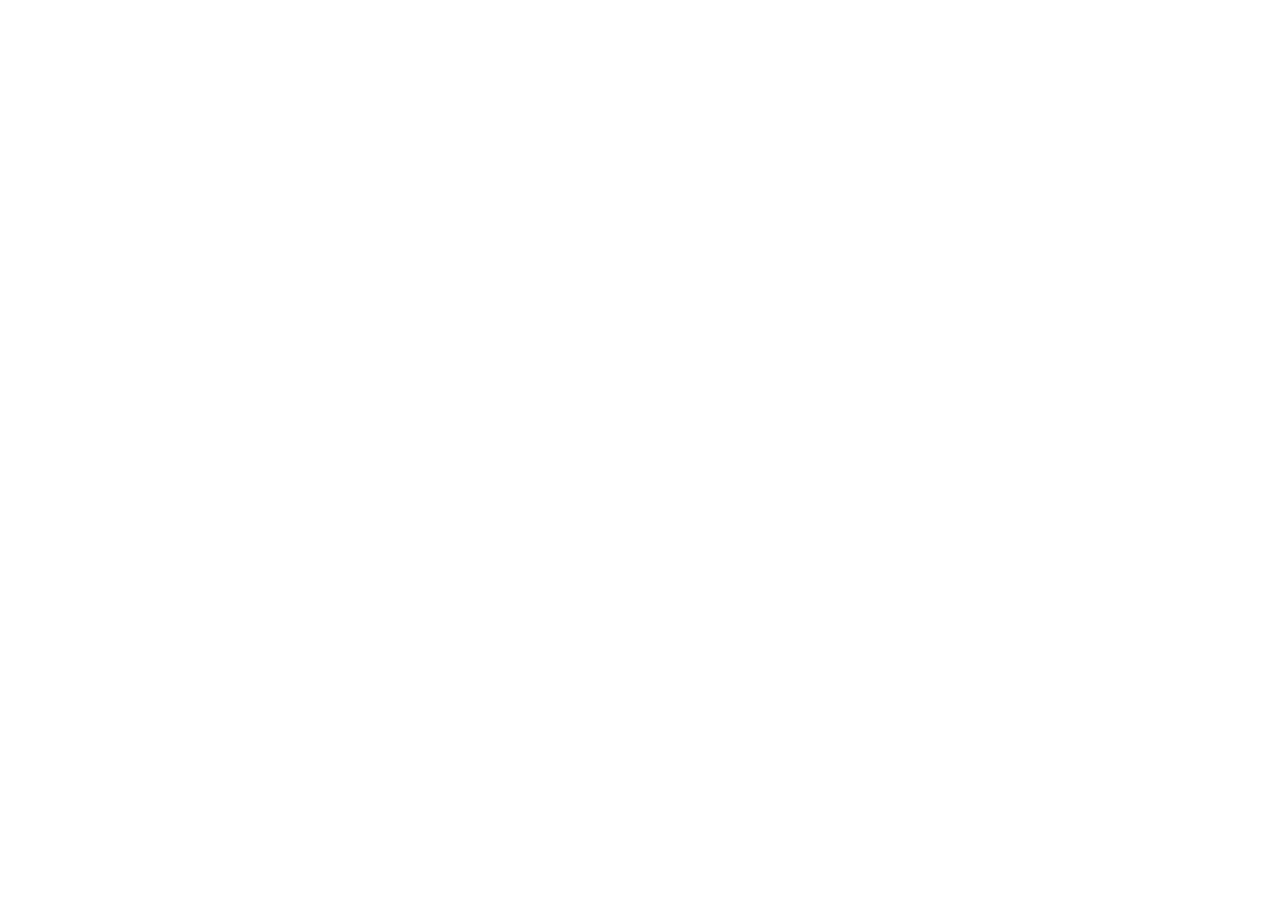
==== index.html @ dcb3e30e "Add GitHub Pages redirect to Railway production app" ====
<!doctype html>
<html lang="vi">
<head>
  <meta charset="utf-8">
  <meta name="viewport" content="width=device-width, initial-scale=1">
  <title>A2.1 – Progress Test 2 Practice Portal</title>
  <meta http-equiv="refresh" content="0; url=https://tk2-web-production.up.railway.app/">
  <style>
    body {
      margin: 0;
      min-height: 100vh;
      display: grid;
      place-items: center;
      font-family: -apple-system, BlinkMacSystemFont, 'Segoe UI', Roboto, Arial, sans-serif;
      background: linear-gradient(135deg, #e0e7ff 0%, #f8fafc 100%);
      color: #0f172a;
      padding: 20px;
    }
    .box {
      max-width: 480px;
      background: #ffffff;
      border: 1.5px solid #cbd5e1;
      border-radius: 16px;
      padding: 28px 24px;
      text-align: center;
      box-shadow: 0 10px 26px rgba(15, 23, 42, 0.08);
    }
    h1 { margin: 0 0 10px; font-size: 20px; }
    p { margin: 0 0 18px; color: #475569; font-size: 14.5px; line-height: 1.6; }
    a {
      display: inline-block;
      padding: 11px 22px;
      border-radius: 10px;
      background: #1d4ed8;
      color: #ffffff;
      text-decoration: none;
      font-weight: 700;
    }
  </style>
  <script>
    window.location.replace("https://tk2-web-production.up.railway.app/");
  </script>
</head>
<body>
  <div class="box">
    <h1>A2.1 – Progress Test 2 Practice Portal</h1>
    <p>Đang chuyển hướng tới server Rust chính thức trên Railway...</p>
    <a href="https://tk2-web-production.up.railway.app/">Mở trang web ngay</a>
  </div>
</body>
</html>
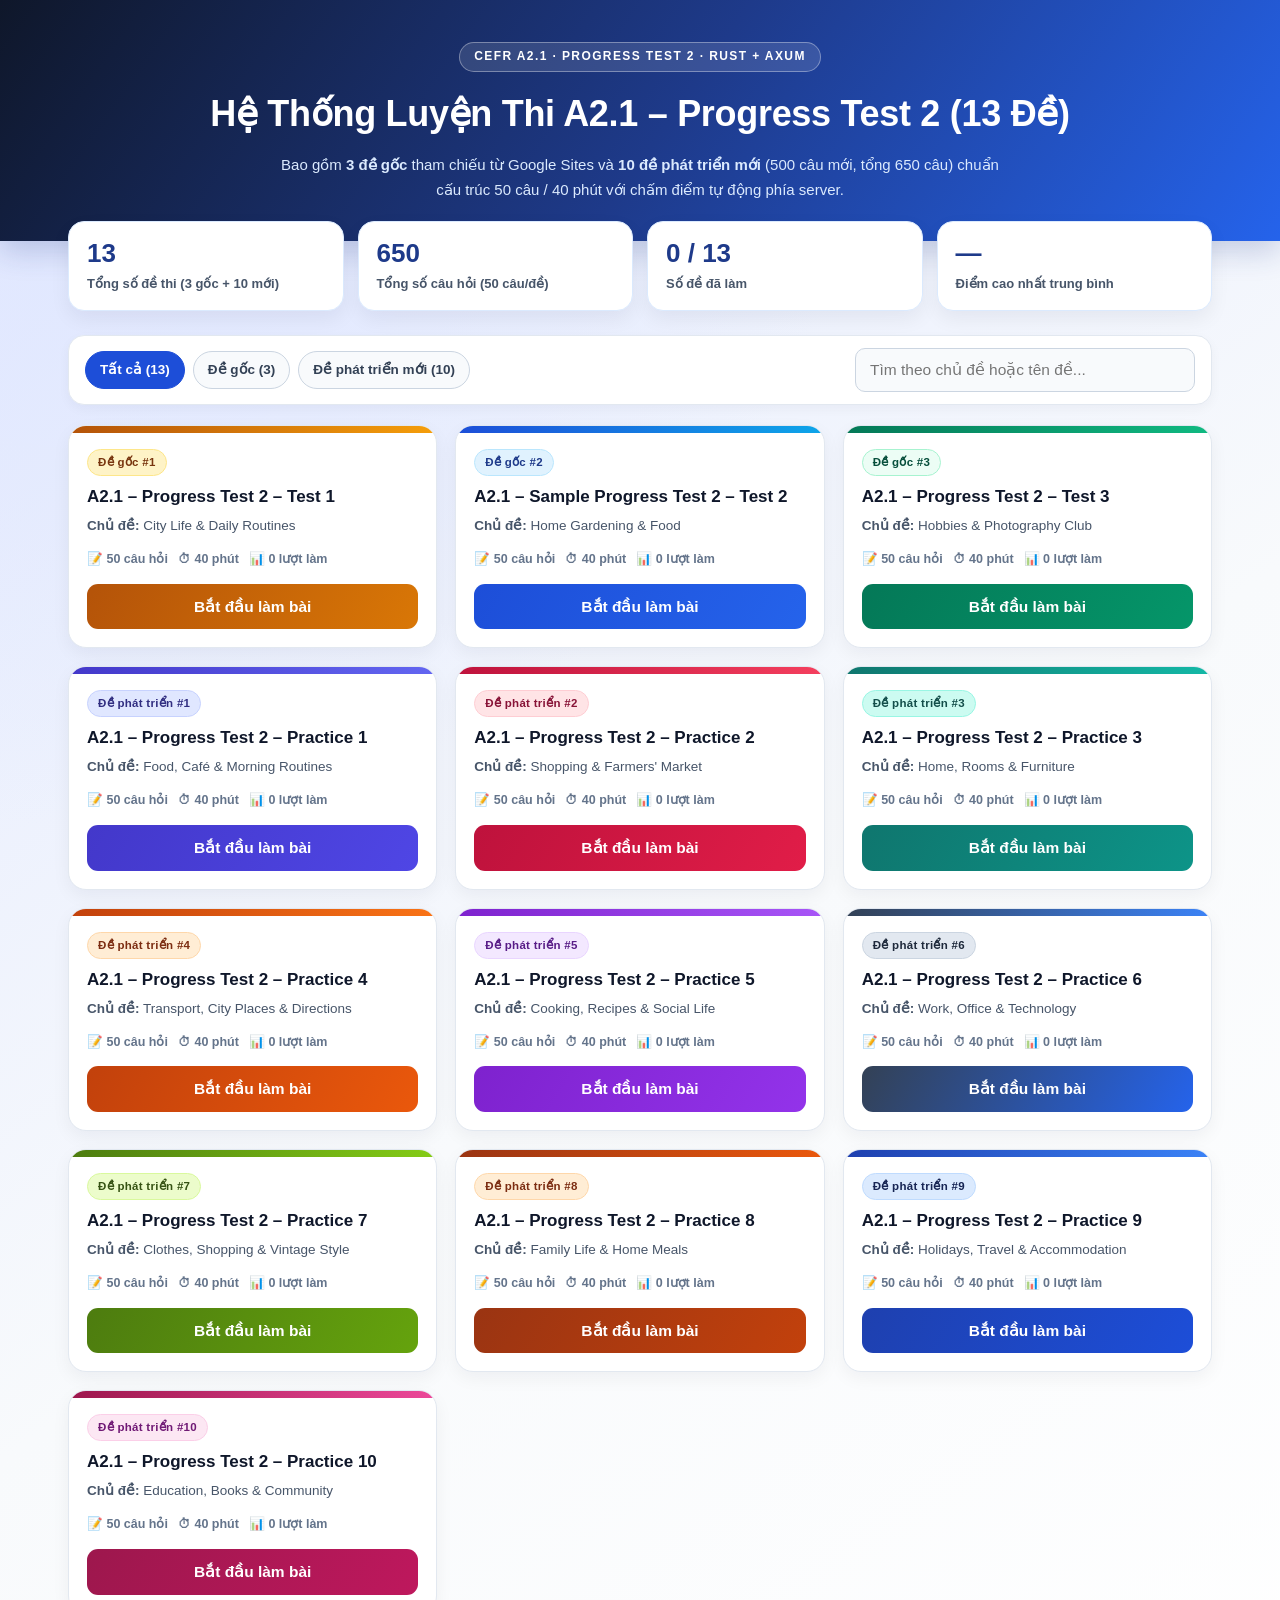
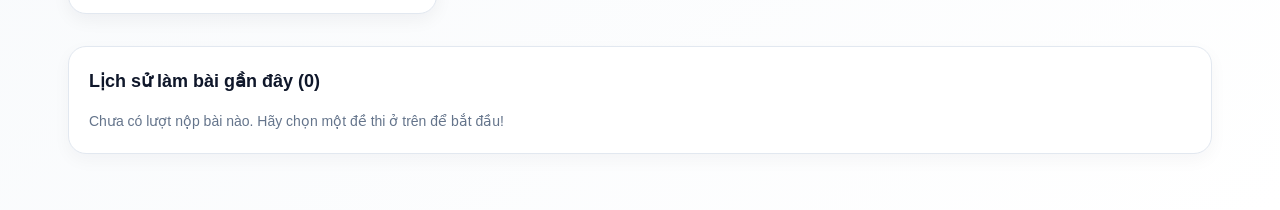
==== commit 752c65cc: "Enable standalone GitHub Pages mode with local grader while keeping Rust API" ====
--- a/index.html
+++ b/index.html
@@ -1,51 +1,21 @@
 <!doctype html>
-<html lang="vi">
+<html lang="en">
 <head>
   <meta charset="utf-8">
   <meta name="viewport" content="width=device-width, initial-scale=1">
   <title>A2.1 – Progress Test 2 Practice Portal</title>
-  <meta http-equiv="refresh" content="0; url=https://tk2-web-production.up.railway.app/">
-  <style>
-    body {
-      margin: 0;
-      min-height: 100vh;
-      display: grid;
-      place-items: center;
-      font-family: -apple-system, BlinkMacSystemFont, 'Segoe UI', Roboto, Arial, sans-serif;
-      background: linear-gradient(135deg, #e0e7ff 0%, #f8fafc 100%);
-      color: #0f172a;
-      padding: 20px;
-    }
-    .box {
-      max-width: 480px;
-      background: #ffffff;
-      border: 1.5px solid #cbd5e1;
-      border-radius: 16px;
-      padding: 28px 24px;
-      text-align: center;
-      box-shadow: 0 10px 26px rgba(15, 23, 42, 0.08);
-    }
-    h1 { margin: 0 0 10px; font-size: 20px; }
-    p { margin: 0 0 18px; color: #475569; font-size: 14.5px; line-height: 1.6; }
-    a {
-      display: inline-block;
-      padding: 11px 22px;
-      border-radius: 10px;
-      background: #1d4ed8;
-      color: #ffffff;
-      text-decoration: none;
-      font-weight: 700;
-    }
-  </style>
-  <script>
-    window.location.replace("https://tk2-web-production.up.railway.app/");
-  </script>
+  <link rel="stylesheet" href="./static/styles.css">
 </head>
 <body>
-  <div class="box">
-    <h1>A2.1 – Progress Test 2 Practice Portal</h1>
-    <p>Đang chuyển hướng tới server Rust chính thức trên Railway...</p>
-    <a href="https://tk2-web-production.up.railway.app/">Mở trang web ngay</a>
+  <div id="app">
+    <div class="loading-screen">
+      <div class="spinner"></div>
+      <p>Đang tải hệ thống luyện thi A2.1 Progress Test 2...</p>
+    </div>
   </div>
+  <noscript>
+    <p style="padding:24px;font-family:sans-serif">Please enable JavaScript to use the A2.1 Progress Test 2 Portal.</p>
+  </noscript>
+  <script src="./static/app.js" defer></script>
 </body>
 </html>
--- a/static/styles.css
+++ b/static/styles.css
@@ -0,0 +1,1177 @@
+:root {
+  --dark: #1e293b;
+  --primary: #334155;
+  --accent: #2563eb;
+  --bright: #3b82f6;
+  --soft: #e0e7ff;
+  --pale: #f8fafc;
+  --line: #cbd5e1;
+  --ink: #0f172a;
+  --ok: #059669;
+  --ok-soft: #ecfdf5;
+  --ok-line: #6ee7b7;
+  --bad: #e11d48;
+  --bad-soft: #fff1f2;
+  --bad-line: #fda4af;
+}
+
+* {
+  box-sizing: border-box;
+}
+
+html {
+  scroll-behavior: smooth;
+}
+
+body {
+  margin: 0;
+  background: radial-gradient(circle at 8% 4%, var(--soft) 0, transparent 36%),
+    linear-gradient(145deg, var(--soft) 0%, var(--pale) 54%, #ffffff 100%);
+  color: var(--ink);
+  font: 15.5px/1.65 'Inter', -apple-system, BlinkMacSystemFont, 'Segoe UI', Roboto, Arial, sans-serif;
+  min-height: 100vh;
+}
+
+button, input, select {
+  font: inherit;
+}
+
+.loading-screen {
+  display: flex;
+  flex-direction: column;
+  align-items: center;
+  justify-content: center;
+  min-height: 60vh;
+  color: var(--primary);
+  gap: 12px;
+}
+
+.spinner {
+  width: 36px;
+  height: 36px;
+  border: 3.5px solid var(--line);
+  border-top-color: var(--accent);
+  border-radius: 50%;
+  animation: spin 0.8s linear infinite;
+}
+
+@keyframes spin {
+  to { transform: rotate(360deg); }
+}
+
+/* ==================== HUB VIEW ==================== */
+.hub-header {
+  background: linear-gradient(125deg, #0f172a 0%, #1e3a8a 52%, #2563eb 100%);
+  color: #ffffff;
+  padding: 42px 20px 38px;
+  text-align: center;
+  box-shadow: 0 10px 28px rgba(30, 58, 138, 0.22);
+}
+
+.hub-header .eyebrow {
+  display: inline-block;
+  padding: 4px 14px;
+  border-radius: 999px;
+  border: 1px solid rgba(255, 255, 255, 0.35);
+  background: rgba(255, 255, 255, 0.12);
+  font-size: 12px;
+  font-weight: 700;
+  letter-spacing: 1.4px;
+  text-transform: uppercase;
+  margin-bottom: 12px;
+}
+
+.hub-header h1 {
+  margin: 0;
+  font-size: clamp(24px, 4vw, 36px);
+  letter-spacing: -0.3px;
+}
+
+.hub-header p {
+  margin: 10px auto 0;
+  max-width: 720px;
+  color: #dbeafe;
+  font-size: 15px;
+}
+
+.hub-main {
+  max-width: 1180px;
+  margin: -20px auto 0;
+  padding: 0 18px 56px;
+}
+
+.stats-row {
+  display: grid;
+  grid-template-columns: repeat(4, minmax(0, 1fr));
+  gap: 14px;
+  margin-bottom: 24px;
+}
+
+.stat-card {
+  background: #ffffff;
+  border: 1px solid #dbeafe;
+  border-radius: 16px;
+  padding: 16px 18px;
+  box-shadow: 0 8px 20px rgba(15, 23, 42, 0.06);
+}
+
+.stat-card .stat-val {
+  font-size: 26px;
+  font-weight: 800;
+  color: #1e3a8a;
+  line-height: 1.2;
+}
+
+.stat-card .stat-lbl {
+  font-size: 13px;
+  color: #475569;
+  font-weight: 600;
+  margin-top: 4px;
+}
+
+.toolbar {
+  display: flex;
+  flex-wrap: wrap;
+  justify-content: space-between;
+  align-items: center;
+  gap: 12px;
+  background: #ffffff;
+  border: 1px solid #e2e8f0;
+  border-radius: 16px;
+  padding: 12px 16px;
+  margin-bottom: 20px;
+  box-shadow: 0 4px 12px rgba(15, 23, 42, 0.04);
+}
+
+.filter-tabs {
+  display: flex;
+  flex-wrap: wrap;
+  gap: 8px;
+}
+
+.filter-btn {
+  border: 1.5px solid #cbd5e1;
+  background: #f8fafc;
+  color: #334155;
+  padding: 7px 14px;
+  border-radius: 999px;
+  font-size: 13.5px;
+  font-weight: 700;
+  cursor: pointer;
+  transition: all 0.15s ease;
+}
+
+.filter-btn:hover {
+  border-color: #2563eb;
+  color: #1d4ed8;
+}
+
+.filter-btn.active {
+  background: #1d4ed8;
+  border-color: #1d4ed8;
+  color: #ffffff;
+}
+
+.search-box {
+  flex: 1;
+  min-width: 220px;
+  max-width: 340px;
+}
+
+.search-box input {
+  width: 100%;
+  padding: 8px 14px;
+  border: 1.5px solid #cbd5e1;
+  border-radius: 10px;
+  outline: none;
+  background: #f8fafc;
+}
+
+.search-box input:focus {
+  border-color: #2563eb;
+  background: #ffffff;
+}
+
+.tests-grid {
+  display: grid;
+  grid-template-columns: repeat(3, minmax(0, 1fr));
+  gap: 18px;
+  margin-bottom: 32px;
+}
+
+.test-card {
+  background: #ffffff;
+  border: 1.5px solid #e2e8f0;
+  border-radius: 18px;
+  overflow: hidden;
+  display: flex;
+  flex-direction: column;
+  box-shadow: 0 6px 18px rgba(15, 23, 42, 0.05);
+  transition: transform 0.15s ease, box-shadow 0.15s ease;
+}
+
+.test-card:hover {
+  transform: translateY(-2px);
+  box-shadow: 0 12px 26px rgba(15, 23, 42, 0.09);
+}
+
+.card-stripe {
+  height: 7px;
+}
+
+.card-body {
+  padding: 16px 18px 18px;
+  display: flex;
+  flex-direction: column;
+  flex: 1;
+}
+
+.card-top {
+  display: flex;
+  justify-content: space-between;
+  align-items: center;
+  gap: 8px;
+  margin-bottom: 10px;
+}
+
+.cat-badge {
+  font-size: 11.5px;
+  font-weight: 800;
+  padding: 3px 10px;
+  border-radius: 999px;
+  letter-spacing: 0.3px;
+}
+
+.best-pill {
+  font-size: 12px;
+  font-weight: 700;
+  padding: 3px 9px;
+  border-radius: 999px;
+  background: #ecfdf5;
+  color: #047857;
+  border: 1px solid #a7f3d0;
+}
+
+.test-card h3 {
+  margin: 0 0 6px;
+  font-size: 17px;
+  line-height: 1.35;
+  color: #0f172a;
+}
+
+.card-topic {
+  font-size: 13.5px;
+  color: #475569;
+  margin-bottom: 12px;
+  flex: 1;
+}
+
+.card-meta {
+  display: flex;
+  flex-wrap: wrap;
+  gap: 10px;
+  font-size: 12.5px;
+  color: #64748b;
+  font-weight: 600;
+  margin-bottom: 14px;
+}
+
+.card-btn {
+  width: 100%;
+  border: none;
+  border-radius: 11px;
+  padding: 10px 14px;
+  color: #ffffff;
+  font-weight: 700;
+  cursor: pointer;
+  transition: opacity 0.15s ease;
+}
+
+.card-btn:hover {
+  opacity: 0.92;
+}
+
+.history-card {
+  background: #ffffff;
+  border: 1.5px solid #e2e8f0;
+  border-radius: 18px;
+  padding: 20px;
+  box-shadow: 0 6px 18px rgba(15, 23, 42, 0.04);
+}
+
+.history-head {
+  display: flex;
+  justify-content: space-between;
+  align-items: center;
+  gap: 12px;
+  flex-wrap: wrap;
+  margin-bottom: 14px;
+}
+
+.history-head h2 {
+  margin: 0;
+  font-size: 18px;
+  color: #0f172a;
+}
+
+.ghost-btn {
+  border: 1.5px solid #cbd5e1;
+  background: #f8fafc;
+  color: #334155;
+  padding: 6px 12px;
+  border-radius: 9px;
+  font-size: 13px;
+  font-weight: 700;
+  cursor: pointer;
+}
+
+.ghost-btn:hover {
+  background: #e2e8f0;
+}
+
+.table-wrap {
+  overflow-x: auto;
+}
+
+.history-table {
+  width: 100%;
+  border-collapse: collapse;
+  font-size: 13.5px;
+}
+
+.history-table th,
+.history-table td {
+  padding: 10px 12px;
+  border-bottom: 1px solid #e2e8f0;
+  text-align: left;
+}
+
+.history-table th {
+  background: #f8fafc;
+  font-size: 12px;
+  text-transform: uppercase;
+  letter-spacing: 0.5px;
+  color: #475569;
+}
+
+/* ==================== EXAM RUNNER VIEW ==================== */
+.exam-header {
+  background: linear-gradient(125deg, var(--dark) 0%, var(--primary) 54%, var(--bright) 100%);
+  color: #ffffff;
+  text-align: center;
+  padding: 28px 16px 26px;
+  box-shadow: 0 8px 24px rgba(15, 23, 42, 0.16);
+}
+
+.exam-header .header-badge {
+  display: inline-block;
+  padding: 3px 12px;
+  border-radius: 999px;
+  border: 1px solid rgba(255, 255, 255, 0.5);
+  background: rgba(0, 0, 0, 0.18);
+  font-size: 11.5px;
+  font-weight: 700;
+  letter-spacing: 1px;
+  margin-bottom: 8px;
+}
+
+.exam-header h1 {
+  margin: 0;
+  font-size: clamp(21px, 3.6vw, 31px);
+  letter-spacing: 0.2px;
+}
+
+.exam-header p {
+  margin: 6px 0 0;
+  color: #ffffffea;
+  font-weight: 600;
+  font-size: 14.5px;
+}
+
+.exam-main {
+  max-width: 1080px;
+  margin: 18px auto 0;
+  padding: 0 14px 56px;
+}
+
+.exam-topbar {
+  position: sticky;
+  top: 8px;
+  z-index: 40;
+  background: rgba(255, 255, 255, 0.96);
+  backdrop-filter: blur(8px);
+  border: 1.5px solid var(--line);
+  border-radius: 16px;
+  padding: 12px 16px;
+  margin-bottom: 16px;
+  box-shadow: 0 10px 24px rgba(15, 23, 42, 0.08);
+}
+
+.topbar-row {
+  display: flex;
+  flex-wrap: wrap;
+  align-items: center;
+  justify-content: space-between;
+  gap: 10px;
+}
+
+.topbar-left {
+  display: flex;
+  align-items: center;
+  gap: 10px;
+  flex-wrap: wrap;
+}
+
+.back-btn {
+  border: 1.5px solid var(--line);
+  background: var(--pale);
+  color: var(--dark);
+  font-weight: 700;
+  font-size: 13px;
+  padding: 6px 12px;
+  border-radius: 10px;
+  cursor: pointer;
+}
+
+.back-btn:hover {
+  background: var(--soft);
+}
+
+.topbar-controls {
+  display: flex;
+  align-items: center;
+  gap: 8px;
+  flex-wrap: wrap;
+}
+
+.timer-pill {
+  display: inline-flex;
+  align-items: center;
+  gap: 8px;
+  padding: 5px 12px;
+  border-radius: 10px;
+  background: var(--pale);
+  border: 1.5px solid var(--line);
+  font-weight: 800;
+  color: var(--dark);
+  font-size: 14px;
+}
+
+.timer-pill.warning {
+  background: #fff1f2;
+  border-color: #fda4af;
+  color: #be123c;
+}
+
+.mini-btn {
+  border: 1px solid var(--line);
+  background: #ffffff;
+  color: var(--dark);
+  border-radius: 7px;
+  padding: 2px 8px;
+  font-size: 12px;
+  font-weight: 700;
+  cursor: pointer;
+}
+
+.progress-row {
+  margin-top: 10px;
+}
+
+.progress-top {
+  display: flex;
+  justify-content: space-between;
+  align-items: center;
+  font-size: 13px;
+  font-weight: 700;
+  color: var(--primary);
+  margin-bottom: 5px;
+}
+
+.track {
+  height: 9px;
+  background: var(--soft);
+  border-radius: 999px;
+  overflow: hidden;
+}
+
+.fill {
+  height: 100%;
+  width: 0%;
+  background: linear-gradient(90deg, var(--primary), var(--bright));
+  border-radius: 999px;
+  transition: width 0.2s ease;
+}
+
+.nav-drawer {
+  margin-top: 12px;
+  padding-top: 12px;
+  border-top: 1px dashed var(--line);
+  display: none;
+}
+
+.nav-drawer.open {
+  display: block;
+}
+
+.nav-grid {
+  display: grid;
+  grid-template-columns: repeat(auto-fill, minmax(36px, 1fr));
+  gap: 6px;
+}
+
+.nav-dot {
+  border: 1.5px solid var(--line);
+  background: #ffffff;
+  color: var(--ink);
+  border-radius: 8px;
+  padding: 4px 0;
+  font-size: 12px;
+  font-weight: 700;
+  cursor: pointer;
+  text-align: center;
+}
+
+.nav-dot.answered {
+  background: var(--soft);
+  border-color: var(--accent);
+  color: var(--dark);
+}
+
+.nav-dot.correct {
+  background: var(--ok-soft);
+  border-color: var(--ok);
+  color: #065f46;
+}
+
+.nav-dot.incorrect {
+  background: var(--bad-soft);
+  border-color: var(--bad);
+  color: #9f1239;
+}
+
+.student-card {
+  background: #ffffff;
+  border: 1.5px solid var(--line);
+  border-radius: 16px;
+  padding: 16px 20px;
+  margin-bottom: 16px;
+  display: flex;
+  flex-wrap: wrap;
+  gap: 14px;
+}
+
+.student-field {
+  flex: 1;
+  min-width: 220px;
+  display: flex;
+  flex-direction: column;
+  gap: 5px;
+}
+
+.student-field label {
+  font-size: 12px;
+  font-weight: 800;
+  color: var(--primary);
+  text-transform: uppercase;
+  letter-spacing: 0.6px;
+}
+
+.student-field input {
+  padding: 9px 12px;
+  border: 1.5px solid var(--line);
+  border-radius: 10px;
+  outline: none;
+  background: var(--pale);
+}
+
+.student-field input:focus {
+  border-color: var(--accent);
+  background: #ffffff;
+}
+
+.sec-banner {
+  background: linear-gradient(120deg, var(--dark), var(--accent));
+  color: #ffffff;
+  border-radius: 14px;
+  padding: 12px 18px;
+  margin: 22px 0 14px;
+  font-weight: 800;
+  font-size: 17px;
+  display: flex;
+  justify-content: space-between;
+  align-items: center;
+}
+
+.sec-banner span {
+  font-size: 12.5px;
+  font-weight: 700;
+  background: rgba(255, 255, 255, 0.2);
+  padding: 3px 10px;
+  border-radius: 999px;
+}
+
+.part-section {
+  background: #ffffff;
+  border: 1.5px solid var(--line);
+  border-radius: 16px;
+  padding: 20px;
+  margin-bottom: 16px;
+  box-shadow: 0 4px 14px rgba(15, 23, 42, 0.03);
+}
+
+.part-section h2 {
+  margin: 0 0 4px;
+  font-size: 17.5px;
+  color: var(--dark);
+  display: flex;
+  align-items: center;
+  flex-wrap: wrap;
+  gap: 8px;
+}
+
+.tag {
+  background: var(--soft);
+  color: var(--primary);
+  border: 1px solid var(--line);
+  font-size: 11.5px;
+  font-weight: 800;
+  padding: 2px 9px;
+  border-radius: 8px;
+}
+
+.small {
+  margin: 0 0 14px;
+  font-size: 13.5px;
+  color: #475569;
+}
+
+/* Word Bank */
+.word-bank {
+  display: flex;
+  flex-wrap: wrap;
+  gap: 8px;
+  padding: 12px;
+  background: var(--pale);
+  border: 1.5px dashed var(--line);
+  border-radius: 12px;
+  margin-bottom: 14px;
+}
+
+.bank-chip {
+  padding: 5px 12px;
+  border-radius: 999px;
+  background: #ffffff;
+  border: 1.5px solid var(--accent);
+  color: var(--dark);
+  font-weight: 700;
+  font-size: 14px;
+  cursor: pointer;
+  transition: all 0.14s ease;
+  user-select: none;
+}
+
+.bank-chip:hover {
+  background: var(--soft);
+  transform: translateY(-1px);
+}
+
+.bank-chip.used {
+  opacity: 0.42;
+  text-decoration: line-through;
+  border-style: dashed;
+}
+
+/* Question Rows */
+.q-row {
+  padding: 11px 13px;
+  border: 1.5px solid #e2e8f0;
+  border-radius: 12px;
+  margin-bottom: 9px;
+  background: #ffffff;
+  transition: background 0.15s ease, border-color 0.15s ease;
+}
+
+.q-row.correct,
+.tf-item.correct,
+.order-card.correct {
+  background: var(--ok-soft);
+  border-color: var(--ok-line);
+}
+
+.q-row.incorrect,
+.tf-item.incorrect,
+.order-card.incorrect {
+  background: var(--bad-soft);
+  border-color: var(--bad-line);
+}
+
+.inline-select {
+  padding: 5px 10px;
+  border: 1.5px solid var(--line);
+  border-radius: 8px;
+  background: var(--pale);
+  color: var(--ink);
+  font-weight: 600;
+  margin: 0 4px;
+  outline: none;
+}
+
+.inline-select:focus {
+  border-color: var(--accent);
+}
+
+.inline-select.correct,
+.inline-input.correct {
+  border-color: var(--ok);
+  background: #ffffff;
+  color: #065f46;
+}
+
+.inline-select.incorrect,
+.inline-input.incorrect {
+  border-color: var(--bad);
+  background: #ffffff;
+  color: #9f1239;
+}
+
+.inline-input {
+  padding: 5px 10px;
+  border: 1.5px solid var(--line);
+  border-radius: 8px;
+  background: var(--pale);
+  min-width: 145px;
+  font-weight: 600;
+  outline: none;
+}
+
+.inline-input:focus {
+  border-color: var(--accent);
+  background: #ffffff;
+}
+
+/* Reading Split Layout */
+.split-wrap {
+  display: grid;
+  grid-template-columns: 1.05fr 0.95fr;
+  gap: 18px;
+  align-items: start;
+}
+
+.passage-sticky {
+  position: sticky;
+  top: 124px;
+  background: var(--pale);
+  border: 1.5px solid var(--line);
+  border-radius: 14px;
+  padding: 18px;
+}
+
+.passage-sticky h3 {
+  margin: 0 0 2px;
+  color: var(--dark);
+  font-size: 18px;
+}
+
+.passage-sticky .sub {
+  font-size: 13px;
+  font-weight: 700;
+  color: var(--primary);
+  margin-bottom: 12px;
+}
+
+.passage-sticky p {
+  margin: 0 0 11px;
+  font-size: 15px;
+}
+
+.passage-sticky p:last-child {
+  margin-bottom: 0;
+}
+
+.tf-item {
+  border: 1.5px solid #e2e8f0;
+  border-radius: 12px;
+  padding: 11px 13px;
+  margin-bottom: 9px;
+}
+
+.tf-opts,
+.gram-opts {
+  display: flex;
+  flex-wrap: wrap;
+  gap: 8px;
+  margin-top: 8px;
+}
+
+.pill-radio {
+  display: inline-flex;
+  align-items: center;
+  gap: 6px;
+  padding: 5px 12px;
+  border: 1.5px solid var(--line);
+  border-radius: 999px;
+  background: var(--pale);
+  cursor: pointer;
+  font-weight: 600;
+  font-size: 14px;
+}
+
+.pill-radio:hover {
+  border-color: var(--accent);
+}
+
+.pill-radio.right-choice {
+  background: #d1fae5;
+  border-color: var(--ok);
+  color: #065f46;
+}
+
+.pill-radio.wrong-choice {
+  background: #ffe4e6;
+  border-color: var(--bad);
+  color: #9f1239;
+}
+
+/* Matching */
+.match-grid {
+  display: grid;
+  grid-template-columns: 1.15fr 0.85fr;
+  gap: 16px;
+  align-items: start;
+}
+
+.match-row {
+  display: flex;
+  justify-content: space-between;
+  align-items: center;
+  gap: 10px;
+  flex-wrap: wrap;
+}
+
+.resp-box {
+  background: var(--pale);
+  border: 1.5px solid var(--line);
+  border-radius: 14px;
+  padding: 15px;
+}
+
+.resp-box h4 {
+  margin: 0 0 10px;
+  color: var(--dark);
+  font-size: 15px;
+}
+
+.resp-line {
+  padding: 6px 0;
+  border-bottom: 1px dashed var(--line);
+  font-size: 14.5px;
+}
+
+.resp-line:last-child {
+  border-bottom: none;
+}
+
+/* Spelling */
+.spell-row {
+  display: flex;
+  justify-content: space-between;
+  align-items: center;
+  gap: 12px;
+  flex-wrap: wrap;
+}
+
+.spell-sent b.wrong-word {
+  color: var(--bad);
+  text-decoration: underline wavy #fb7185;
+}
+
+/* Word Blocks */
+.order-card {
+  border: 1.5px solid #e2e8f0;
+  border-radius: 13px;
+  padding: 13px;
+  margin-bottom: 11px;
+}
+
+.order-head {
+  display: flex;
+  justify-content: space-between;
+  align-items: center;
+  margin-bottom: 8px;
+}
+
+.clear-blocks-btn {
+  border: 1px solid var(--line);
+  background: var(--pale);
+  color: var(--primary);
+  border-radius: 8px;
+  padding: 3px 10px;
+  font-size: 12.5px;
+  font-weight: 700;
+  cursor: pointer;
+}
+
+.answer-tray {
+  min-height: 44px;
+  border: 1.5px dashed var(--accent);
+  border-radius: 10px;
+  padding: 6px 8px;
+  background: var(--pale);
+  display: flex;
+  flex-wrap: wrap;
+  gap: 7px;
+  align-items: center;
+  margin-bottom: 9px;
+}
+
+.answer-tray:empty::before {
+  content: 'Click word blocks below to build your sentence...';
+  color: #94a3b8;
+  font-size: 13.5px;
+}
+
+.block-pool {
+  display: flex;
+  flex-wrap: wrap;
+  gap: 7px;
+}
+
+.word-block {
+  display: inline-block;
+  padding: 5px 11px;
+  border-radius: 8px;
+  border: 1.5px solid var(--line);
+  background: #ffffff;
+  color: var(--dark);
+  font-weight: 700;
+  font-size: 14px;
+  cursor: pointer;
+  user-select: none;
+}
+
+.word-block:hover {
+  border-color: var(--accent);
+  background: var(--soft);
+}
+
+.word-block.in-tray {
+  background: var(--primary);
+  border-color: var(--dark);
+  color: #ffffff;
+}
+
+.word-block.placed-hidden {
+  display: none;
+}
+
+.ans-badge {
+  display: inline-block;
+  margin-left: 6px;
+  padding: 2px 9px;
+  border-radius: 999px;
+  font-size: 12.5px;
+  font-weight: 700;
+  background: #d1fae5;
+  color: #065f46;
+}
+
+.ans-badge.is-wrong {
+  background: #ffe4e6;
+  color: #9f1239;
+}
+
+.actions {
+  display: flex;
+  justify-content: center;
+  gap: 12px;
+  flex-wrap: wrap;
+  margin: 24px 0;
+}
+
+.main-btn {
+  border: none;
+  border-radius: 12px;
+  padding: 12px 26px;
+  font-size: 15.5px;
+  font-weight: 800;
+  cursor: pointer;
+  background: linear-gradient(120deg, var(--primary), var(--accent));
+  color: #ffffff;
+  box-shadow: 0 8px 18px rgba(15, 23, 42, 0.14);
+}
+
+.main-btn.secondary {
+  background: #ffffff;
+  color: var(--dark);
+  border: 1.5px solid var(--line);
+  box-shadow: none;
+}
+
+/* Result Box */
+#result {
+  display: none;
+  background: #ffffff;
+  border: 2px solid var(--accent);
+  border-radius: 18px;
+  padding: 22px;
+  margin-top: 18px;
+  box-shadow: 0 12px 28px rgba(15, 23, 42, 0.08);
+}
+
+.res-header {
+  text-align: center;
+  margin-bottom: 18px;
+}
+
+.res-header h3 {
+  margin: 0 0 8px;
+  color: var(--dark);
+  font-size: 22px;
+}
+
+.student-info-bar {
+  display: flex;
+  justify-content: center;
+  flex-wrap: wrap;
+  gap: 14px;
+  font-size: 14px;
+  color: #475569;
+  margin-bottom: 16px;
+}
+
+.score-highlight {
+  display: flex;
+  justify-content: center;
+  flex-wrap: wrap;
+  gap: 14px;
+}
+
+.score-pill {
+  min-width: 150px;
+  padding: 12px 18px;
+  border-radius: 14px;
+  background: linear-gradient(125deg, var(--dark), var(--accent));
+  color: #ffffff;
+}
+
+.score-pill.secondary {
+  background: var(--pale);
+  color: var(--dark);
+  border: 1.5px solid var(--line);
+}
+
+.score-pill .num {
+  font-size: 24px;
+  font-weight: 800;
+}
+
+.score-pill .lbl {
+  font-size: 12px;
+  font-weight: 700;
+  opacity: 0.9;
+}
+
+.score-table {
+  width: 100%;
+  border-collapse: collapse;
+  margin: 16px 0 20px;
+  font-size: 14px;
+}
+
+.score-table th,
+.score-table td {
+  padding: 9px 10px;
+  border: 1px solid var(--line);
+  text-align: center;
+}
+
+.score-table th {
+  background: var(--soft);
+  color: var(--dark);
+}
+
+.score-table .total-row td {
+  background: var(--pale);
+  font-weight: 800;
+}
+
+.key-box h4 {
+  margin: 0 0 10px;
+  color: var(--dark);
+}
+
+.key-grid {
+  display: grid;
+  grid-template-columns: repeat(auto-fill, minmax(170px, 1fr));
+  gap: 8px;
+}
+
+.key-item {
+  display: flex;
+  gap: 6px;
+  padding: 6px 10px;
+  border: 1px solid var(--line);
+  border-radius: 9px;
+  background: var(--pale);
+  font-size: 13.5px;
+  font-weight: 600;
+}
+
+.key-item .ans-val {
+  color: var(--primary);
+  font-weight: 800;
+}
+
+footer {
+  text-align: center;
+  margin-top: 28px;
+  font-size: 13px;
+  color: #64748b;
+  font-weight: 600;
+}
+
+/* ==================== RESPONSIVE & PRINT ==================== */
+@media (max-width: 960px) {
+  .stats-row {
+    grid-template-columns: repeat(2, minmax(0, 1fr));
+  }
+  .tests-grid {
+    grid-template-columns: repeat(2, minmax(0, 1fr));
+  }
+  .split-wrap,
+  .match-grid {
+    grid-template-columns: 1fr;
+  }
+  .passage-sticky {
+    position: static;
+  }
+}
+
+@media (max-width: 620px) {
+  .stats-row,
+  .tests-grid {
+    grid-template-columns: 1fr;
+  }
+  .exam-topbar {
+    position: static;
+  }
+}
+
+@media print {
+  .exam-topbar,
+  .actions,
+  .clear-blocks-btn,
+  .word-bank,
+  .block-pool,
+  .back-btn {
+    display: none !important;
+  }
+  body {
+    background: #ffffff;
+  }
+  #result {
+    display: block !important;
+    box-shadow: none;
+  }
+}
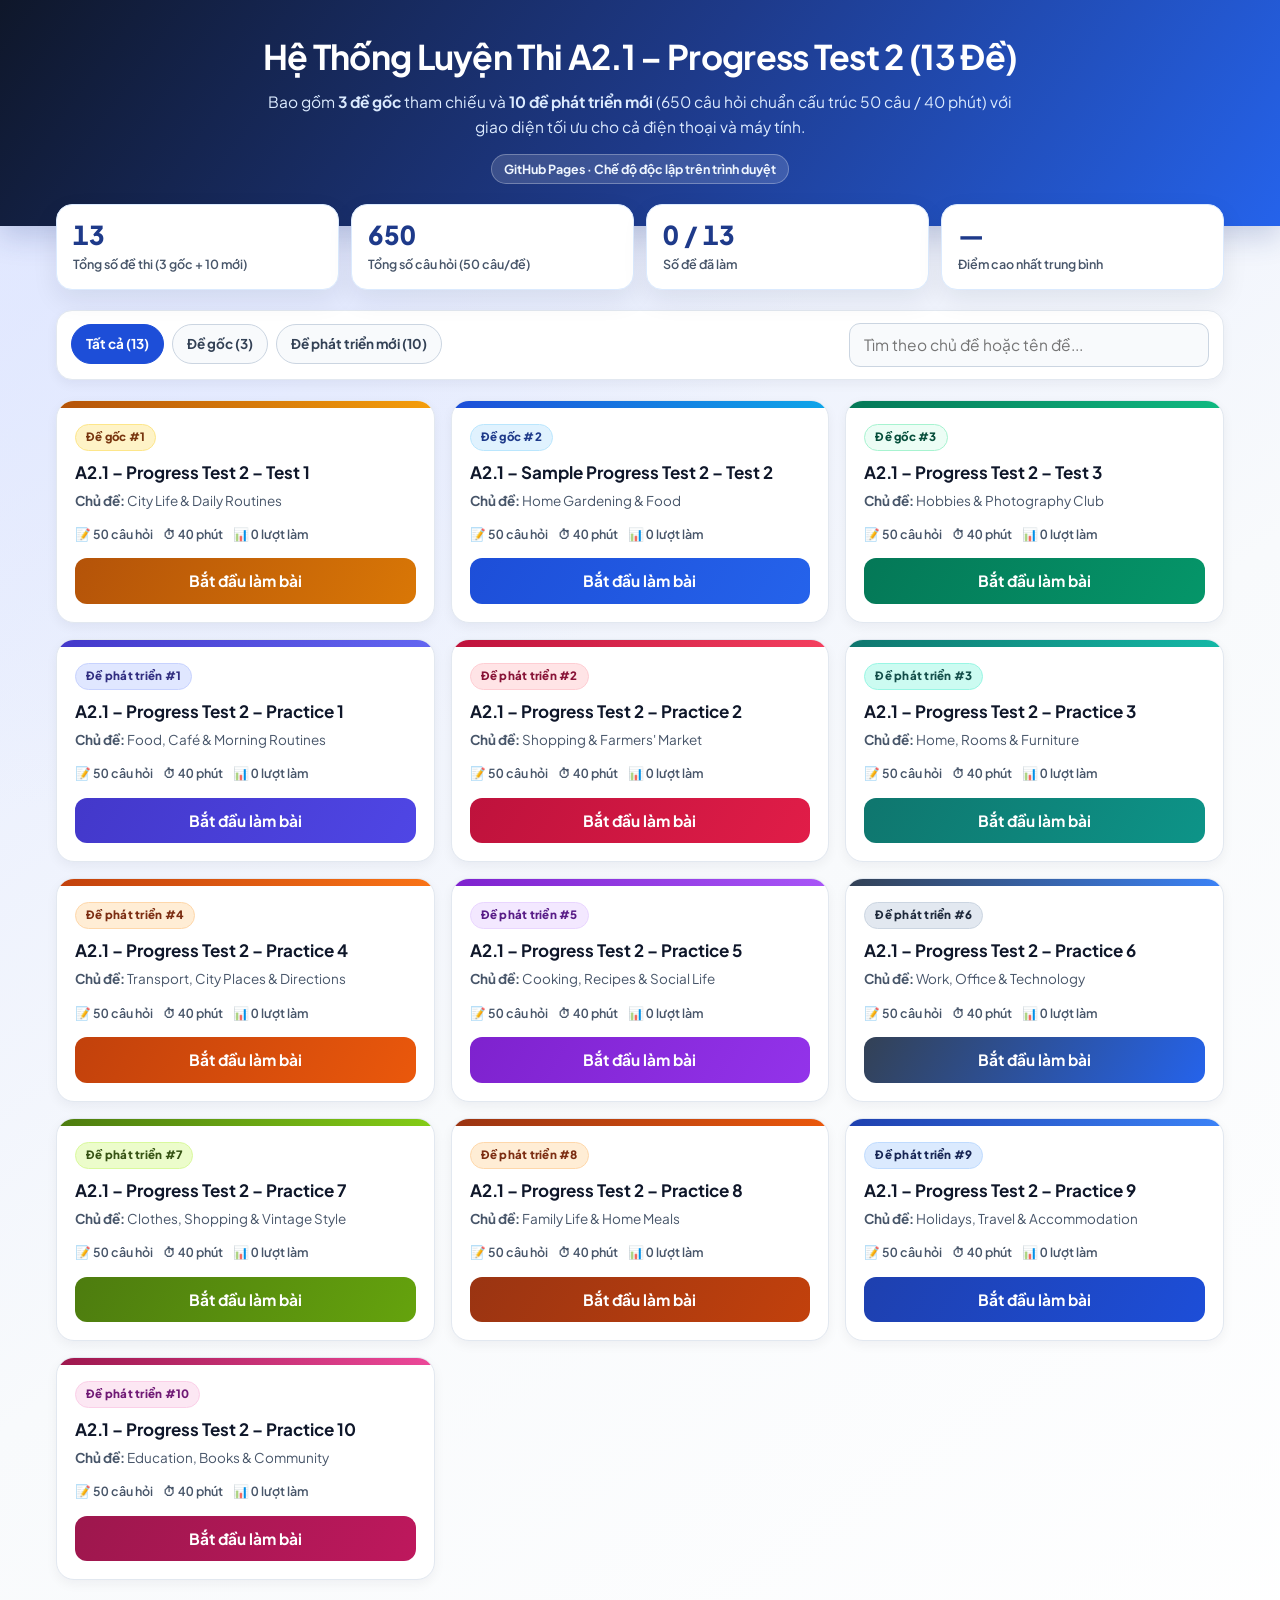
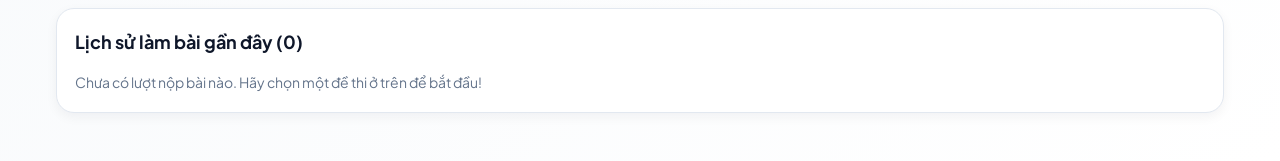
==== commit 0f4a8239: "Optimize UI/UX for mobile phones, tablets, and desktops" ====
--- a/index.html
+++ b/index.html
@@ -1,9 +1,13 @@
 <!doctype html>
-<html lang="en">
+<html lang="vi">
 <head>
   <meta charset="utf-8">
-  <meta name="viewport" content="width=device-width, initial-scale=1">
+  <meta name="viewport" content="width=device-width, initial-scale=1, viewport-fit=cover">
+  <meta name="theme-color" content="#1e3a8a">
   <title>A2.1 – Progress Test 2 Practice Portal</title>
+  <link rel="preconnect" href="https://fonts.googleapis.com">
+  <link rel="preconnect" href="https://fonts.gstatic.com" crossorigin>
+  <link href="https://fonts.googleapis.com/css2?family=Plus+Jakarta+Sans:wght@500;600;700;800&display=swap" rel="stylesheet">
   <link rel="stylesheet" href="./static/styles.css">
 </head>
 <body>
--- a/static/styles.css
+++ b/static/styles.css
@@ -7,33 +7,68 @@
   --pale: #f8fafc;
   --line: #cbd5e1;
   --ink: #0f172a;
+  --muted: #475569;
   --ok: #059669;
   --ok-soft: #ecfdf5;
   --ok-line: #6ee7b7;
   --bad: #e11d48;
   --bad-soft: #fff1f2;
   --bad-line: #fda4af;
-}
-
-* {
+  --shadow-sm: 0 4px 12px rgba(15, 23, 42, 0.05);
+  --shadow-md: 0 10px 26px rgba(15, 23, 42, 0.08);
+}
+
+*,
+*::before,
+*::after {
   box-sizing: border-box;
 }
 
 html {
   scroll-behavior: smooth;
+  overflow-x: clip;
+  -webkit-text-size-adjust: 100%;
 }
 
 body {
   margin: 0;
+  overflow-x: clip;
   background: radial-gradient(circle at 8% 4%, var(--soft) 0, transparent 36%),
     linear-gradient(145deg, var(--soft) 0%, var(--pale) 54%, #ffffff 100%);
   color: var(--ink);
-  font: 15.5px/1.65 'Inter', -apple-system, BlinkMacSystemFont, 'Segoe UI', Roboto, Arial, sans-serif;
+  font: 15.5px/1.65 'Plus Jakarta Sans', -apple-system, BlinkMacSystemFont, 'Segoe UI', Roboto, Arial, sans-serif;
   min-height: 100vh;
-}
-
-button, input, select {
+  padding-left: env(safe-area-inset-left);
+  padding-right: env(safe-area-inset-right);
+}
+
+::selection {
+  background: var(--soft);
+  color: var(--dark);
+}
+
+:focus-visible {
+  outline: 2.5px solid var(--accent);
+  outline-offset: 2px;
+}
+
+button,
+input,
+select {
   font: inherit;
+}
+
+button,
+.bank-chip,
+.word-block,
+.pill-radio,
+.nav-dot {
+  touch-action: manipulation;
+  -webkit-tap-highlight-color: transparent;
+}
+
+.tabular {
+  font-variant-numeric: tabular-nums;
 }
 
 .loading-screen {
@@ -44,6 +79,8 @@
   min-height: 60vh;
   color: var(--primary);
   gap: 12px;
+  padding: 24px;
+  text-align: center;
 }
 
 .spinner {
@@ -63,68 +100,73 @@
 .hub-header {
   background: linear-gradient(125deg, #0f172a 0%, #1e3a8a 52%, #2563eb 100%);
   color: #ffffff;
-  padding: 42px 20px 38px;
+  padding: max(36px, calc(24px + env(safe-area-inset-top))) 18px 42px;
   text-align: center;
   box-shadow: 0 10px 28px rgba(30, 58, 138, 0.22);
 }
 
-.hub-header .eyebrow {
-  display: inline-block;
-  padding: 4px 14px;
-  border-radius: 999px;
-  border: 1px solid rgba(255, 255, 255, 0.35);
-  background: rgba(255, 255, 255, 0.12);
-  font-size: 12px;
-  font-weight: 700;
-  letter-spacing: 1.4px;
-  text-transform: uppercase;
-  margin-bottom: 12px;
-}
-
 .hub-header h1 {
-  margin: 0;
-  font-size: clamp(24px, 4vw, 36px);
-  letter-spacing: -0.3px;
+  margin: 0 auto;
+  max-width: 820px;
+  font-size: clamp(22px, 3.6vw, 34px);
+  letter-spacing: -0.02em;
+  line-height: 1.25;
+  text-wrap: balance;
 }
 
 .hub-header p {
   margin: 10px auto 0;
-  max-width: 720px;
+  max-width: 68ch;
   color: #dbeafe;
-  font-size: 15px;
+  font-size: clamp(14px, 1.8vw, 15.5px);
+}
+
+.hub-mode-pill {
+  display: inline-flex;
+  align-items: center;
+  gap: 6px;
+  margin-top: 14px;
+  padding: 4px 12px;
+  border-radius: 999px;
+  background: rgba(255, 255, 255, 0.14);
+  border: 1px solid rgba(255, 255, 255, 0.28);
+  color: #eff6ff;
+  font-size: 12.5px;
+  font-weight: 700;
 }
 
 .hub-main {
-  max-width: 1180px;
-  margin: -20px auto 0;
-  padding: 0 18px 56px;
+  max-width: 1200px;
+  margin: -22px auto 0;
+  padding: 0 16px max(48px, calc(32px + env(safe-area-inset-bottom)));
 }
 
 .stats-row {
   display: grid;
   grid-template-columns: repeat(4, minmax(0, 1fr));
-  gap: 14px;
-  margin-bottom: 24px;
+  gap: 12px;
+  margin-bottom: 20px;
 }
 
 .stat-card {
   background: #ffffff;
-  border: 1px solid #dbeafe;
+  border: 1.5px solid #dbeafe;
   border-radius: 16px;
-  padding: 16px 18px;
-  box-shadow: 0 8px 20px rgba(15, 23, 42, 0.06);
+  padding: 14px 16px;
+  box-shadow: var(--shadow-md);
 }
 
 .stat-card .stat-val {
-  font-size: 26px;
+  font-size: clamp(20px, 2.5vw, 26px);
   font-weight: 800;
   color: #1e3a8a;
   line-height: 1.2;
+  font-variant-numeric: tabular-nums;
 }
 
 .stat-card .stat-lbl {
-  font-size: 13px;
-  color: #475569;
+  font-size: 12.5px;
+  color: var(--muted);
   font-weight: 600;
   margin-top: 4px;
 }
@@ -136,34 +178,40 @@
   align-items: center;
   gap: 12px;
   background: #ffffff;
-  border: 1px solid #e2e8f0;
+  border: 1.5px solid #e2e8f0;
   border-radius: 16px;
-  padding: 12px 16px;
+  padding: 12px 14px;
   margin-bottom: 20px;
-  box-shadow: 0 4px 12px rgba(15, 23, 42, 0.04);
+  box-shadow: var(--shadow-sm);
 }
 
 .filter-tabs {
   display: flex;
-  flex-wrap: wrap;
+  flex-wrap: nowrap;
   gap: 8px;
+  overflow-x: auto;
+  scrollbar-width: none;
+  max-width: 100%;
+  padding-bottom: 2px;
+}
+
+.filter-tabs::-webkit-scrollbar {
+  display: none;
 }
 
 .filter-btn {
+  flex: 0 0 auto;
   border: 1.5px solid #cbd5e1;
   background: #f8fafc;
   color: #334155;
-  padding: 7px 14px;
+  padding: 8px 14px;
+  min-height: 40px;
   border-radius: 999px;
   font-size: 13.5px;
   font-weight: 700;
   cursor: pointer;
-  transition: all 0.15s ease;
-}
-
-.filter-btn:hover {
-  border-color: #2563eb;
-  color: #1d4ed8;
+  white-space: nowrap;
+  transition: background-color 0.15s ease, border-color 0.15s ease, color 0.15s ease;
 }
 
 .filter-btn.active {
@@ -173,18 +221,19 @@
 }
 
 .search-box {
-  flex: 1;
-  min-width: 220px;
-  max-width: 340px;
+  flex: 1 1 240px;
+  max-width: 360px;
 }
 
 .search-box input {
   width: 100%;
+  min-height: 42px;
   padding: 8px 14px;
   border: 1.5px solid #cbd5e1;
-  border-radius: 10px;
+  border-radius: 11px;
   outline: none;
   background: #f8fafc;
+  color: var(--ink);
 }
 
 .search-box input:focus {
@@ -195,8 +244,8 @@
 .tests-grid {
   display: grid;
   grid-template-columns: repeat(3, minmax(0, 1fr));
-  gap: 18px;
-  margin-bottom: 32px;
+  gap: 16px;
+  margin-bottom: 28px;
 }
 
 .test-card {
@@ -206,13 +255,8 @@
   overflow: hidden;
   display: flex;
   flex-direction: column;
-  box-shadow: 0 6px 18px rgba(15, 23, 42, 0.05);
-  transition: transform 0.15s ease, box-shadow 0.15s ease;
-}
-
-.test-card:hover {
-  transform: translateY(-2px);
-  box-shadow: 0 12px 26px rgba(15, 23, 42, 0.09);
+  box-shadow: var(--shadow-sm);
+  transition: transform 0.16s ease, box-shadow 0.16s ease;
 }
 
 .card-stripe {
@@ -230,7 +274,8 @@
   display: flex;
   justify-content: space-between;
   align-items: center;
-  gap: 8px;
+  flex-wrap: wrap;
+  gap: 6px;
   margin-bottom: 10px;
 }
 
@@ -239,7 +284,7 @@
   font-weight: 800;
   padding: 3px 10px;
   border-radius: 999px;
-  letter-spacing: 0.3px;
+  letter-spacing: 0.25px;
 }
 
 .best-pill {
@@ -250,6 +295,7 @@
   background: #ecfdf5;
   color: #047857;
   border: 1px solid #a7f3d0;
+  font-variant-numeric: tabular-nums;
 }
 
 .test-card h3 {
@@ -261,7 +307,7 @@
 
 .card-topic {
   font-size: 13.5px;
-  color: #475569;
+  color: var(--muted);
   margin-bottom: 12px;
   flex: 1;
 }
@@ -271,32 +317,34 @@
   flex-wrap: wrap;
   gap: 10px;
   font-size: 12.5px;
-  color: #64748b;
+  color: #475569;
   font-weight: 600;
   margin-bottom: 14px;
+  font-variant-numeric: tabular-nums;
 }
 
 .card-btn {
   width: 100%;
+  min-height: 44px;
   border: none;
-  border-radius: 11px;
+  border-radius: 12px;
   padding: 10px 14px;
   color: #ffffff;
   font-weight: 700;
   cursor: pointer;
-  transition: opacity 0.15s ease;
-}
-
-.card-btn:hover {
-  opacity: 0.92;
+  transition: opacity 0.15s ease, transform 0.1s ease;
+}
+
+.card-btn:active {
+  transform: scale(0.98);
 }
 
 .history-card {
   background: #ffffff;
   border: 1.5px solid #e2e8f0;
   border-radius: 18px;
-  padding: 20px;
-  box-shadow: 0 6px 18px rgba(15, 23, 42, 0.04);
+  padding: 18px;
+  box-shadow: var(--shadow-sm);
 }
 
 .history-head {
@@ -318,25 +366,25 @@
   border: 1.5px solid #cbd5e1;
   background: #f8fafc;
   color: #334155;
-  padding: 6px 12px;
-  border-radius: 9px;
+  padding: 7px 14px;
+  min-height: 38px;
+  border-radius: 10px;
   font-size: 13px;
   font-weight: 700;
   cursor: pointer;
 }
 
-.ghost-btn:hover {
-  background: #e2e8f0;
-}
-
 .table-wrap {
+  width: 100%;
   overflow-x: auto;
+  -webkit-overflow-scrolling: touch;
 }
 
 .history-table {
   width: 100%;
   border-collapse: collapse;
   font-size: 13.5px;
+  font-variant-numeric: tabular-nums;
 }
 
 .history-table th,
@@ -344,14 +392,56 @@
   padding: 10px 12px;
   border-bottom: 1px solid #e2e8f0;
   text-align: left;
+  white-space: nowrap;
 }
 
 .history-table th {
   background: #f8fafc;
   font-size: 12px;
   text-transform: uppercase;
-  letter-spacing: 0.5px;
+  letter-spacing: 0.45px;
   color: #475569;
+}
+
+.history-mobile-list {
+  display: none;
+  flex-direction: column;
+  gap: 10px;
+}
+
+.history-mobile-item {
+  border: 1.5px solid #e2e8f0;
+  border-radius: 14px;
+  padding: 12px 14px;
+  background: #f8fafc;
+}
+
+.history-mobile-top {
+  display: flex;
+  justify-content: space-between;
+  align-items: flex-start;
+  gap: 10px;
+  margin-bottom: 6px;
+}
+
+.history-mobile-score {
+  flex: 0 0 auto;
+  padding: 3px 9px;
+  border-radius: 999px;
+  background: #ecfdf5;
+  color: #047857;
+  font-weight: 800;
+  font-size: 12.5px;
+  font-variant-numeric: tabular-nums;
+}
+
+.history-mobile-meta {
+  display: flex;
+  flex-wrap: wrap;
+  gap: 8px 14px;
+  font-size: 12.5px;
+  color: #475569;
+  font-variant-numeric: tabular-nums;
 }
 
 /* ==================== EXAM RUNNER VIEW ==================== */
@@ -359,7 +449,7 @@
   background: linear-gradient(125deg, var(--dark) 0%, var(--primary) 54%, var(--bright) 100%);
   color: #ffffff;
   text-align: center;
-  padding: 28px 16px 26px;
+  padding: max(24px, calc(16px + env(safe-area-inset-top))) 16px 24px;
   box-shadow: 0 8px 24px rgba(15, 23, 42, 0.16);
 }
 
@@ -367,94 +457,103 @@
   display: inline-block;
   padding: 3px 12px;
   border-radius: 999px;
-  border: 1px solid rgba(255, 255, 255, 0.5);
+  border: 1px solid rgba(255, 255, 255, 0.48);
   background: rgba(0, 0, 0, 0.18);
   font-size: 11.5px;
   font-weight: 700;
-  letter-spacing: 1px;
+  letter-spacing: 0.8px;
   margin-bottom: 8px;
 }
 
 .exam-header h1 {
   margin: 0;
-  font-size: clamp(21px, 3.6vw, 31px);
-  letter-spacing: 0.2px;
+  font-size: clamp(20px, 3.4vw, 30px);
+  letter-spacing: -0.015em;
+  line-height: 1.25;
+  text-wrap: balance;
 }
 
 .exam-header p {
-  margin: 6px 0 0;
+  margin: 6px auto 0;
+  max-width: 68ch;
   color: #ffffffea;
   font-weight: 600;
-  font-size: 14.5px;
-}
-
-.exam-main {
-  max-width: 1080px;
-  margin: 18px auto 0;
-  padding: 0 14px 56px;
-}
-
+  font-size: clamp(13.5px, 1.8vw, 15px);
+}
+
+/* Compact Sticky Topbar (used on mobile/tablet & quick back bar) */
 .exam-topbar {
   position: sticky;
-  top: 8px;
-  z-index: 40;
+  top: 0;
+  z-index: 45;
   background: rgba(255, 255, 255, 0.96);
-  backdrop-filter: blur(8px);
-  border: 1.5px solid var(--line);
-  border-radius: 16px;
-  padding: 12px 16px;
-  margin-bottom: 16px;
-  box-shadow: 0 10px 24px rgba(15, 23, 42, 0.08);
+  backdrop-filter: blur(10px);
+  border-bottom: 1.5px solid var(--line);
+  padding: max(8px, env(safe-area-inset-top)) 14px 8px;
+  box-shadow: 0 6px 18px rgba(15, 23, 42, 0.06);
+}
+
+.exam-topbar-inner {
+  max-width: 1240px;
+  margin: 0 auto;
 }
 
 .topbar-row {
   display: flex;
-  flex-wrap: wrap;
   align-items: center;
   justify-content: space-between;
+  gap: 8px;
+}
+
+.topbar-left {
+  display: flex;
+  align-items: center;
   gap: 10px;
-}
-
-.topbar-left {
-  display: flex;
-  align-items: center;
-  gap: 10px;
-  flex-wrap: wrap;
+  min-width: 0;
+}
+
+.topbar-topic {
+  color: var(--dark);
+  font-size: 14px;
+  font-weight: 700;
+  white-space: nowrap;
+  overflow: hidden;
+  text-overflow: ellipsis;
 }
 
 .back-btn {
+  flex: 0 0 auto;
   border: 1.5px solid var(--line);
   background: var(--pale);
   color: var(--dark);
   font-weight: 700;
   font-size: 13px;
-  padding: 6px 12px;
+  padding: 7px 12px;
+  min-height: 38px;
   border-radius: 10px;
   cursor: pointer;
 }
 
-.back-btn:hover {
-  background: var(--soft);
-}
-
 .topbar-controls {
   display: flex;
   align-items: center;
   gap: 8px;
-  flex-wrap: wrap;
+  flex-shrink: 0;
 }
 
 .timer-pill {
   display: inline-flex;
   align-items: center;
-  gap: 8px;
-  padding: 5px 12px;
+  gap: 6px;
+  padding: 5px 10px;
+  min-height: 38px;
   border-radius: 10px;
   background: var(--pale);
   border: 1.5px solid var(--line);
   font-weight: 800;
   color: var(--dark);
-  font-size: 14px;
+  font-size: 13.5px;
+  font-variant-numeric: tabular-nums;
 }
 
 .timer-pill.warning {
@@ -468,28 +567,30 @@
   background: #ffffff;
   color: var(--dark);
   border-radius: 7px;
-  padding: 2px 8px;
+  padding: 3px 8px;
   font-size: 12px;
   font-weight: 700;
   cursor: pointer;
 }
 
-.progress-row {
-  margin-top: 10px;
+.topbar-progress {
+  margin-top: 7px;
+  display: none;
 }
 
 .progress-top {
   display: flex;
   justify-content: space-between;
   align-items: center;
-  font-size: 13px;
+  font-size: 12.5px;
   font-weight: 700;
   color: var(--primary);
-  margin-bottom: 5px;
+  margin-bottom: 4px;
+  font-variant-numeric: tabular-nums;
 }
 
 .track {
-  height: 9px;
+  height: 8px;
   background: var(--soft);
   border-radius: 999px;
   overflow: hidden;
@@ -503,20 +604,85 @@
   transition: width 0.2s ease;
 }
 
-.nav-drawer {
-  margin-top: 12px;
-  padding-top: 12px;
-  border-top: 1px dashed var(--line);
-  display: none;
-}
-
-.nav-drawer.open {
-  display: block;
+/* Exam 2-Column Desktop Layout */
+.exam-main {
+  max-width: 1240px;
+  margin: 18px auto 0;
+  padding: 0 16px 56px;
+}
+
+.exam-layout {
+  display: grid;
+  grid-template-columns: minmax(0, 1fr) 288px;
+  gap: 20px;
+  align-items: start;
+}
+
+.exam-questions-col {
+  min-width: 0;
+}
+
+.exam-sidebar {
+  position: sticky;
+  top: 76px;
+  max-height: calc(100vh - 94px);
+  overflow-y: auto;
+  background: #ffffff;
+  border: 1.5px solid var(--line);
+  border-radius: 18px;
+  padding: 16px;
+  box-shadow: var(--shadow-md);
+  scrollbar-width: thin;
+}
+
+.sidebar-block {
+  padding-bottom: 14px;
+  margin-bottom: 14px;
+  border-bottom: 1px dashed var(--line);
+}
+
+.sidebar-block:last-child {
+  padding-bottom: 0;
+  margin-bottom: 0;
+  border-bottom: none;
+}
+
+.sidebar-label {
+  font-size: 11.5px;
+  font-weight: 800;
+  text-transform: uppercase;
+  letter-spacing: 0.6px;
+  color: var(--primary);
+  margin-bottom: 8px;
+}
+
+.sidebar-timer {
+  width: 100%;
+  justify-content: space-between;
+  padding: 8px 12px;
+  font-size: 16px;
+}
+
+.jump-chips {
+  display: flex;
+  flex-wrap: wrap;
+  gap: 6px;
+}
+
+.jump-chip {
+  border: 1.5px solid var(--line);
+  background: var(--pale);
+  color: var(--dark);
+  border-radius: 8px;
+  padding: 4px 9px;
+  font-size: 12px;
+  font-weight: 700;
+  cursor: pointer;
 }
 
 .nav-grid {
   display: grid;
-  grid-template-columns: repeat(auto-fill, minmax(36px, 1fr));
+  grid-template-columns: repeat(5, minmax(0, 1fr));
   gap: 6px;
 }
 
@@ -525,11 +691,13 @@
   background: #ffffff;
   color: var(--ink);
   border-radius: 8px;
-  padding: 4px 0;
-  font-size: 12px;
+  min-height: 34px;
+  font-size: 12.5px;
   font-weight: 700;
   cursor: pointer;
   text-align: center;
+  font-variant-numeric: tabular-nums;
+  transition: transform 0.1s ease, background-color 0.15s ease;
 }
 
 .nav-dot.answered {
@@ -550,23 +718,40 @@
   color: #9f1239;
 }
 
+.sidebar-actions {
+  display: flex;
+  flex-direction: column;
+  gap: 8px;
+}
+
+.sidebar-actions .main-btn {
+  width: 100%;
+  padding: 10px 14px;
+  font-size: 14px;
+}
+
+/* Student Card & Section Banners */
 .student-card {
   background: #ffffff;
   border: 1.5px solid var(--line);
   border-radius: 16px;
-  padding: 16px 20px;
+  padding: 16px 18px;
   margin-bottom: 16px;
   display: flex;
   flex-wrap: wrap;
   gap: 14px;
+  box-shadow: var(--shadow-sm);
 }
 
 .student-field {
-  flex: 1;
-  min-width: 220px;
+  flex: 1 1 220px;
   display: flex;
   flex-direction: column;
   gap: 5px;
+}
+
+.student-field.class-field {
+  flex: 0 1 240px;
 }
 
 .student-field label {
@@ -574,15 +759,18 @@
   font-weight: 800;
   color: var(--primary);
   text-transform: uppercase;
-  letter-spacing: 0.6px;
+  letter-spacing: 0.5px;
 }
 
 .student-field input {
-  padding: 9px 12px;
+  width: 100%;
+  min-height: 42px;
+  padding: 8px 12px;
   border: 1.5px solid var(--line);
   border-radius: 10px;
   outline: none;
   background: var(--pale);
+  color: var(--ink);
 }
 
 .student-field input:focus {
@@ -594,19 +782,21 @@
   background: linear-gradient(120deg, var(--dark), var(--accent));
   color: #ffffff;
   border-radius: 14px;
-  padding: 12px 18px;
+  padding: 12px 16px;
   margin: 22px 0 14px;
   font-weight: 800;
-  font-size: 17px;
+  font-size: 16.5px;
   display: flex;
   justify-content: space-between;
   align-items: center;
+  gap: 8px;
+  flex-wrap: wrap;
 }
 
 .sec-banner span {
-  font-size: 12.5px;
-  font-weight: 700;
-  background: rgba(255, 255, 255, 0.2);
+  font-size: 12px;
+  font-weight: 700;
+  background: rgba(255, 255, 255, 0.22);
   padding: 3px 10px;
   border-radius: 999px;
 }
@@ -615,19 +805,20 @@
   background: #ffffff;
   border: 1.5px solid var(--line);
   border-radius: 16px;
-  padding: 20px;
+  padding: 18px;
   margin-bottom: 16px;
-  box-shadow: 0 4px 14px rgba(15, 23, 42, 0.03);
+  box-shadow: var(--shadow-sm);
 }
 
 .part-section h2 {
   margin: 0 0 4px;
-  font-size: 17.5px;
+  font-size: clamp(16px, 2vw, 17.5px);
   color: var(--dark);
   display: flex;
   align-items: center;
   flex-wrap: wrap;
   gap: 8px;
+  line-height: 1.35;
 }
 
 .tag {
@@ -643,7 +834,7 @@
 .small {
   margin: 0 0 14px;
   font-size: 13.5px;
-  color: #475569;
+  color: var(--muted);
 }
 
 /* Word Bank */
@@ -659,7 +850,10 @@
 }
 
 .bank-chip {
-  padding: 5px 12px;
+  display: inline-flex;
+  align-items: center;
+  padding: 6px 13px;
+  min-height: 36px;
   border-radius: 999px;
   background: #ffffff;
   border: 1.5px solid var(--accent);
@@ -667,13 +861,12 @@
   font-weight: 700;
   font-size: 14px;
   cursor: pointer;
-  transition: all 0.14s ease;
+  transition: transform 0.12s ease, background-color 0.14s ease, opacity 0.14s ease;
   user-select: none;
 }
 
-.bank-chip:hover {
-  background: var(--soft);
-  transform: translateY(-1px);
+.bank-chip:active {
+  transform: scale(0.96);
 }
 
 .bank-chip.used {
@@ -684,12 +877,13 @@
 
 /* Question Rows */
 .q-row {
-  padding: 11px 13px;
+  padding: 12px 14px;
   border: 1.5px solid #e2e8f0;
   border-radius: 12px;
   margin-bottom: 9px;
   background: #ffffff;
-  transition: background 0.15s ease, border-color 0.15s ease;
+  line-height: 1.7;
+  transition: background-color 0.15s ease, border-color 0.15s ease;
 }
 
 .q-row.correct,
@@ -707,18 +901,26 @@
 }
 
 .inline-select {
-  padding: 5px 10px;
-  border: 1.5px solid var(--line);
-  border-radius: 8px;
+  padding: 6px 10px;
+  min-height: 36px;
+  border: 1.5px solid var(--line);
+  border-radius: 9px;
   background: var(--pale);
   color: var(--ink);
   font-weight: 600;
-  margin: 0 4px;
+  margin: 2px 4px;
   outline: none;
+  max-width: 100%;
+}
+
+.inline-select.is-active {
+  border-color: var(--accent);
+  background: #ffffff;
 }
 
 .inline-select:focus {
   border-color: var(--accent);
+  background: #ffffff;
 }
 
 .inline-select.correct,
@@ -736,11 +938,14 @@
 }
 
 .inline-input {
-  padding: 5px 10px;
-  border: 1.5px solid var(--line);
-  border-radius: 8px;
-  background: var(--pale);
-  min-width: 145px;
+  padding: 6px 11px;
+  min-height: 38px;
+  border: 1.5px solid var(--line);
+  border-radius: 9px;
+  background: var(--pale);
+  color: var(--ink);
+  min-width: 150px;
+  max-width: 100%;
   font-weight: 600;
   outline: none;
 }
@@ -751,6 +956,27 @@
 }
 
 /* Reading Split Layout */
+.mobile-passage-bar {
+  display: none;
+  margin-bottom: 12px;
+}
+
+.passage-peek-btn {
+  width: 100%;
+  min-height: 44px;
+  border: 1.5px solid var(--accent);
+  background: var(--pale);
+  color: var(--dark);
+  border-radius: 12px;
+  font-weight: 700;
+  font-size: 14px;
+  cursor: pointer;
+  display: flex;
+  align-items: center;
+  justify-content: center;
+  gap: 8px;
+}
+
 .split-wrap {
   display: grid;
   grid-template-columns: 1.05fr 0.95fr;
@@ -760,7 +986,7 @@
 
 .passage-sticky {
   position: sticky;
-  top: 124px;
+  top: 76px;
   background: var(--pale);
   border: 1.5px solid var(--line);
   border-radius: 14px;
@@ -770,7 +996,7 @@
 .passage-sticky h3 {
   margin: 0 0 2px;
   color: var(--dark);
-  font-size: 18px;
+  font-size: 17.5px;
 }
 
 .passage-sticky .sub {
@@ -783,6 +1009,7 @@
 .passage-sticky p {
   margin: 0 0 11px;
   font-size: 15px;
+  max-width: 65ch;
 }
 
 .passage-sticky p:last-child {
@@ -792,7 +1019,7 @@
 .tf-item {
   border: 1.5px solid #e2e8f0;
   border-radius: 12px;
-  padding: 11px 13px;
+  padding: 12px 14px;
   margin-bottom: 9px;
 }
 
@@ -801,24 +1028,36 @@
   display: flex;
   flex-wrap: wrap;
   gap: 8px;
-  margin-top: 8px;
+  margin-top: 9px;
 }
 
 .pill-radio {
   display: inline-flex;
   align-items: center;
-  gap: 6px;
-  padding: 5px 12px;
+  gap: 7px;
+  padding: 6px 14px;
+  min-height: 38px;
   border: 1.5px solid var(--line);
   border-radius: 999px;
   background: var(--pale);
   cursor: pointer;
   font-weight: 600;
   font-size: 14px;
-}
-
-.pill-radio:hover {
+  transition: background-color 0.14s ease, border-color 0.14s ease;
+}
+
+.pill-radio input[type="radio"] {
+  accent-color: var(--accent);
+  width: 16px;
+  height: 16px;
+  margin: 0;
+}
+
+.pill-radio:has(input:checked) {
+  background: var(--soft);
   border-color: var(--accent);
+  color: var(--dark);
+  font-weight: 700;
 }
 
 .pill-radio.right-choice {
@@ -849,6 +1088,13 @@
   flex-wrap: wrap;
 }
 
+.match-ctrl {
+  display: inline-flex;
+  align-items: center;
+  gap: 6px;
+  flex-shrink: 0;
+}
+
 .resp-box {
   background: var(--pale);
   border: 1.5px solid var(--line);
@@ -863,7 +1109,7 @@
 }
 
 .resp-line {
-  padding: 6px 0;
+  padding: 7px 0;
   border-bottom: 1px dashed var(--line);
   font-size: 14.5px;
 }
@@ -879,6 +1125,17 @@
   align-items: center;
   gap: 12px;
   flex-wrap: wrap;
+}
+
+.spell-sent {
+  flex: 1 1 260px;
+}
+
+.spell-ctrl {
+  display: flex;
+  align-items: center;
+  flex-wrap: wrap;
+  gap: 6px;
 }
 
 .spell-sent b.wrong-word {
@@ -902,45 +1159,48 @@
 }
 
 .clear-blocks-btn {
-  border: 1px solid var(--line);
+  border: 1.5px solid var(--line);
   background: var(--pale);
   color: var(--primary);
   border-radius: 8px;
-  padding: 3px 10px;
+  padding: 5px 12px;
+  min-height: 34px;
   font-size: 12.5px;
   font-weight: 700;
   cursor: pointer;
 }
 
 .answer-tray {
-  min-height: 44px;
+  min-height: 48px;
   border: 1.5px dashed var(--accent);
   border-radius: 10px;
-  padding: 6px 8px;
+  padding: 7px 9px;
   background: var(--pale);
   display: flex;
   flex-wrap: wrap;
   gap: 7px;
   align-items: center;
-  margin-bottom: 9px;
+  margin-bottom: 10px;
 }
 
 .answer-tray:empty::before {
-  content: 'Click word blocks below to build your sentence...';
-  color: #94a3b8;
+  content: 'Chạm vào các khối từ bên dưới để xếp thành câu...';
+  color: #64748b;
   font-size: 13.5px;
 }
 
 .block-pool {
   display: flex;
   flex-wrap: wrap;
-  gap: 7px;
+  gap: 8px;
 }
 
 .word-block {
-  display: inline-block;
-  padding: 5px 11px;
-  border-radius: 8px;
+  display: inline-flex;
+  align-items: center;
+  padding: 6px 12px;
+  min-height: 36px;
+  border-radius: 9px;
   border: 1.5px solid var(--line);
   background: #ffffff;
   color: var(--dark);
@@ -948,11 +1208,11 @@
   font-size: 14px;
   cursor: pointer;
   user-select: none;
-}
-
-.word-block:hover {
-  border-color: var(--accent);
-  background: var(--soft);
+  transition: transform 0.1s ease, background-color 0.12s ease;
+}
+
+.word-block:active {
+  transform: scale(0.96);
 }
 
 .word-block.in-tray {
@@ -967,7 +1227,7 @@
 
 .ans-badge {
   display: inline-block;
-  margin-left: 6px;
+  margin: 2px 0 2px 6px;
   padding: 2px 9px;
   border-radius: 999px;
   font-size: 12.5px;
@@ -992,13 +1252,24 @@
 .main-btn {
   border: none;
   border-radius: 12px;
-  padding: 12px 26px;
-  font-size: 15.5px;
+  padding: 12px 24px;
+  min-height: 46px;
+  font-size: 15px;
   font-weight: 800;
   cursor: pointer;
   background: linear-gradient(120deg, var(--primary), var(--accent));
   color: #ffffff;
   box-shadow: 0 8px 18px rgba(15, 23, 42, 0.14);
+  transition: transform 0.1s ease, opacity 0.15s ease;
+}
+
+.main-btn:active {
+  transform: scale(0.98);
+}
+
+.main-btn:disabled {
+  opacity: 0.65;
+  cursor: not-allowed;
 }
 
 .main-btn.secondary {
@@ -1014,9 +1285,9 @@
   background: #ffffff;
   border: 2px solid var(--accent);
   border-radius: 18px;
-  padding: 22px;
+  padding: 20px;
   margin-top: 18px;
-  box-shadow: 0 12px 28px rgba(15, 23, 42, 0.08);
+  box-shadow: var(--shadow-md);
 }
 
 .res-header {
@@ -1027,29 +1298,29 @@
 .res-header h3 {
   margin: 0 0 8px;
   color: var(--dark);
-  font-size: 22px;
+  font-size: 21px;
 }
 
 .student-info-bar {
   display: flex;
   justify-content: center;
   flex-wrap: wrap;
-  gap: 14px;
-  font-size: 14px;
-  color: #475569;
+  gap: 8px 16px;
+  font-size: 13.5px;
+  color: var(--muted);
   margin-bottom: 16px;
 }
 
 .score-highlight {
-  display: flex;
-  justify-content: center;
-  flex-wrap: wrap;
-  gap: 14px;
+  display: grid;
+  grid-template-columns: repeat(3, minmax(0, 1fr));
+  gap: 12px;
+  max-width: 620px;
+  margin: 0 auto;
 }
 
 .score-pill {
-  min-width: 150px;
-  padding: 12px 18px;
+  padding: 12px 14px;
   border-radius: 14px;
   background: linear-gradient(125deg, var(--dark), var(--accent));
   color: #ffffff;
@@ -1062,21 +1333,23 @@
 }
 
 .score-pill .num {
-  font-size: 24px;
+  font-size: clamp(20px, 3vw, 24px);
   font-weight: 800;
+  font-variant-numeric: tabular-nums;
 }
 
 .score-pill .lbl {
   font-size: 12px;
   font-weight: 700;
-  opacity: 0.9;
+  opacity: 0.92;
 }
 
 .score-table {
   width: 100%;
   border-collapse: collapse;
   margin: 16px 0 20px;
-  font-size: 14px;
+  font-size: 13.5px;
+  font-variant-numeric: tabular-nums;
 }
 
 .score-table th,
@@ -1084,6 +1357,7 @@
   padding: 9px 10px;
   border: 1px solid var(--line);
   text-align: center;
+  white-space: nowrap;
 }
 
 .score-table th {
@@ -1103,14 +1377,14 @@
 
 .key-grid {
   display: grid;
-  grid-template-columns: repeat(auto-fill, minmax(170px, 1fr));
+  grid-template-columns: repeat(auto-fill, minmax(165px, 1fr));
   gap: 8px;
 }
 
 .key-item {
   display: flex;
   gap: 6px;
-  padding: 6px 10px;
+  padding: 7px 10px;
   border: 1px solid var(--line);
   border-radius: 9px;
   background: var(--pale);
@@ -1121,6 +1395,7 @@
 .key-item .ans-val {
   color: var(--primary);
   font-weight: 800;
+  word-break: break-word;
 }
 
 footer {
@@ -1131,7 +1406,176 @@
   font-weight: 600;
 }
 
-/* ==================== RESPONSIVE & PRINT ==================== */
+/* ==================== MOBILE BOTTOM BAR & MODALS ==================== */
+.mobile-bottom-bar {
+  display: none;
+  position: fixed;
+  left: 0;
+  right: 0;
+  bottom: 0;
+  z-index: 50;
+  background: rgba(255, 255, 255, 0.97);
+  backdrop-filter: blur(10px);
+  border-top: 1.5px solid var(--line);
+  padding: 8px 12px max(10px, env(safe-area-inset-bottom));
+  box-shadow: 0 -8px 24px rgba(15, 23, 42, 0.09);
+  gap: 8px;
+}
+
+.bottom-bar-btn {
+  flex: 1;
+  min-height: 44px;
+  border-radius: 11px;
+  border: 1.5px solid var(--line);
+  background: var(--pale);
+  color: var(--dark);
+  font-weight: 700;
+  font-size: 13.5px;
+  cursor: pointer;
+}
+
+.bottom-bar-btn.primary {
+  flex: 1.3;
+  border: none;
+  background: linear-gradient(120deg, var(--primary), var(--accent));
+  color: #ffffff;
+  font-weight: 800;
+}
+
+.modal-backdrop {
+  display: none;
+  position: fixed;
+  inset: 0;
+  z-index: 80;
+  background: rgba(15, 23, 42, 0.5);
+  align-items: flex-end;
+  justify-content: center;
+}
+
+.modal-backdrop.open {
+  display: flex;
+}
+
+.modal-sheet {
+  width: 100%;
+  max-width: 680px;
+  max-height: 82vh;
+  background: #ffffff;
+  border-radius: 20px 20px 0 0;
+  padding: 16px 18px max(20px, env(safe-area-inset-bottom));
+  overflow-y: auto;
+  box-shadow: 0 -12px 32px rgba(15, 23, 42, 0.22);
+}
+
+.modal-head {
+  display: flex;
+  justify-content: space-between;
+  align-items: center;
+  gap: 10px;
+  padding-bottom: 10px;
+  margin-bottom: 12px;
+  border-bottom: 1px solid var(--line);
+}
+
+.modal-head h3 {
+  margin: 0;
+  font-size: 17px;
+  color: var(--dark);
+}
+
+.modal-close-btn {
+  border: 1.5px solid var(--line);
+  background: var(--pale);
+  color: var(--dark);
+  border-radius: 9px;
+  padding: 6px 12px;
+  min-height: 36px;
+  font-weight: 700;
+  font-size: 13px;
+  cursor: pointer;
+}
+
+.modal-passage-body p {
+  margin: 0 0 12px;
+  font-size: 15.5px;
+  line-height: 1.7;
+}
+
+/* ==================== HOVER & COARSE POINTER ==================== */
+@media (hover: hover) {
+  .filter-btn:hover {
+    border-color: #2563eb;
+    color: #1d4ed8;
+  }
+  .test-card:hover {
+    transform: translateY(-2px);
+    box-shadow: 0 12px 26px rgba(15, 23, 42, 0.09);
+  }
+  .card-btn:hover {
+    opacity: 0.92;
+  }
+  .ghost-btn:hover,
+  .back-btn:hover {
+    background: var(--soft);
+  }
+  .bank-chip:hover {
+    background: var(--soft);
+    transform: translateY(-1px);
+  }
+  .pill-radio:hover,
+  .word-block:hover,
+  .jump-chip:hover {
+    border-color: var(--accent);
+    background: var(--soft);
+  }
+  .nav-dot:hover {
+    border-color: var(--accent);
+  }
+}
+
+@media (pointer: coarse) {
+  .pill-radio,
+  .bank-chip,
+  .word-block,
+  .nav-dot,
+  .jump-chip {
+    min-height: 44px;
+  }
+  .pill-radio {
+    padding: 8px 15px;
+  }
+  .bank-chip,
+  .word-block {
+    padding: 8px 14px;
+  }
+  .inline-select,
+  .inline-input,
+  .student-field input,
+  .search-box input {
+    font-size: 16px;
+    min-height: 44px;
+  }
+}
+
+/* ==================== BREAKPOINTS ==================== */
+@media (max-width: 1179px) {
+  .exam-layout {
+    grid-template-columns: 1fr;
+  }
+  .exam-sidebar {
+    display: none;
+  }
+  .topbar-progress {
+    display: block;
+  }
+  .mobile-bottom-bar {
+    display: flex;
+  }
+  .exam-main {
+    padding-bottom: 94px;
+  }
+}
+
 @media (max-width: 960px) {
   .stats-row {
     grid-template-columns: repeat(2, minmax(0, 1fr));
@@ -1146,20 +1590,93 @@
   .passage-sticky {
     position: static;
   }
-}
-
-@media (max-width: 620px) {
-  .stats-row,
+  .mobile-passage-bar {
+    display: block;
+  }
+}
+
+@media (max-width: 720px) {
+  .history-card .table-wrap {
+    display: none;
+  }
+  .history-mobile-list {
+    display: flex;
+  }
+}
+
+@media (max-width: 640px) {
+  .hub-header {
+    padding: max(28px, calc(18px + env(safe-area-inset-top))) 14px 34px;
+  }
+  .hub-main {
+    padding: 0 12px 44px;
+  }
+  .stats-row {
+    gap: 9px;
+  }
+  .stat-card {
+    padding: 12px 13px;
+    border-radius: 13px;
+  }
   .tests-grid {
     grid-template-columns: 1fr;
-  }
-  .exam-topbar {
-    position: static;
+    gap: 13px;
+  }
+  .toolbar {
+    padding: 10px 12px;
+  }
+  .search-box {
+    max-width: none;
+    flex-basis: 100%;
+  }
+  .part-section {
+    padding: 14px 13px;
+    border-radius: 14px;
+  }
+  .student-field.class-field {
+    flex-basis: 100%;
+  }
+  .topbar-topic {
+    display: none;
+  }
+  .score-highlight {
+    grid-template-columns: 1fr;
+  }
+  .spell-ctrl,
+  .spell-ctrl .inline-input {
+    width: 100%;
+  }
+  .match-row {
+    flex-direction: column;
+    align-items: flex-start;
+  }
+  .actions {
+    flex-direction: column;
+  }
+  .actions .main-btn {
+    width: 100%;
+  }
+  .key-grid {
+    grid-template-columns: repeat(2, minmax(0, 1fr));
+  }
+}
+
+@media (prefers-reduced-motion: reduce) {
+  *,
+  *::before,
+  *::after {
+    animation-duration: 0.01ms !important;
+    transition-duration: 0.01ms !important;
+    scroll-behavior: auto !important;
   }
 }
 
 @media print {
   .exam-topbar,
+  .exam-sidebar,
+  .mobile-bottom-bar,
+  .mobile-passage-bar,
+  .modal-backdrop,
   .actions,
   .clear-blocks-btn,
   .word-bank,
@@ -1170,6 +1687,9 @@
   body {
     background: #ffffff;
   }
+  .exam-layout {
+    grid-template-columns: 1fr;
+  }
   #result {
     display: block !important;
     box-shadow: none;
